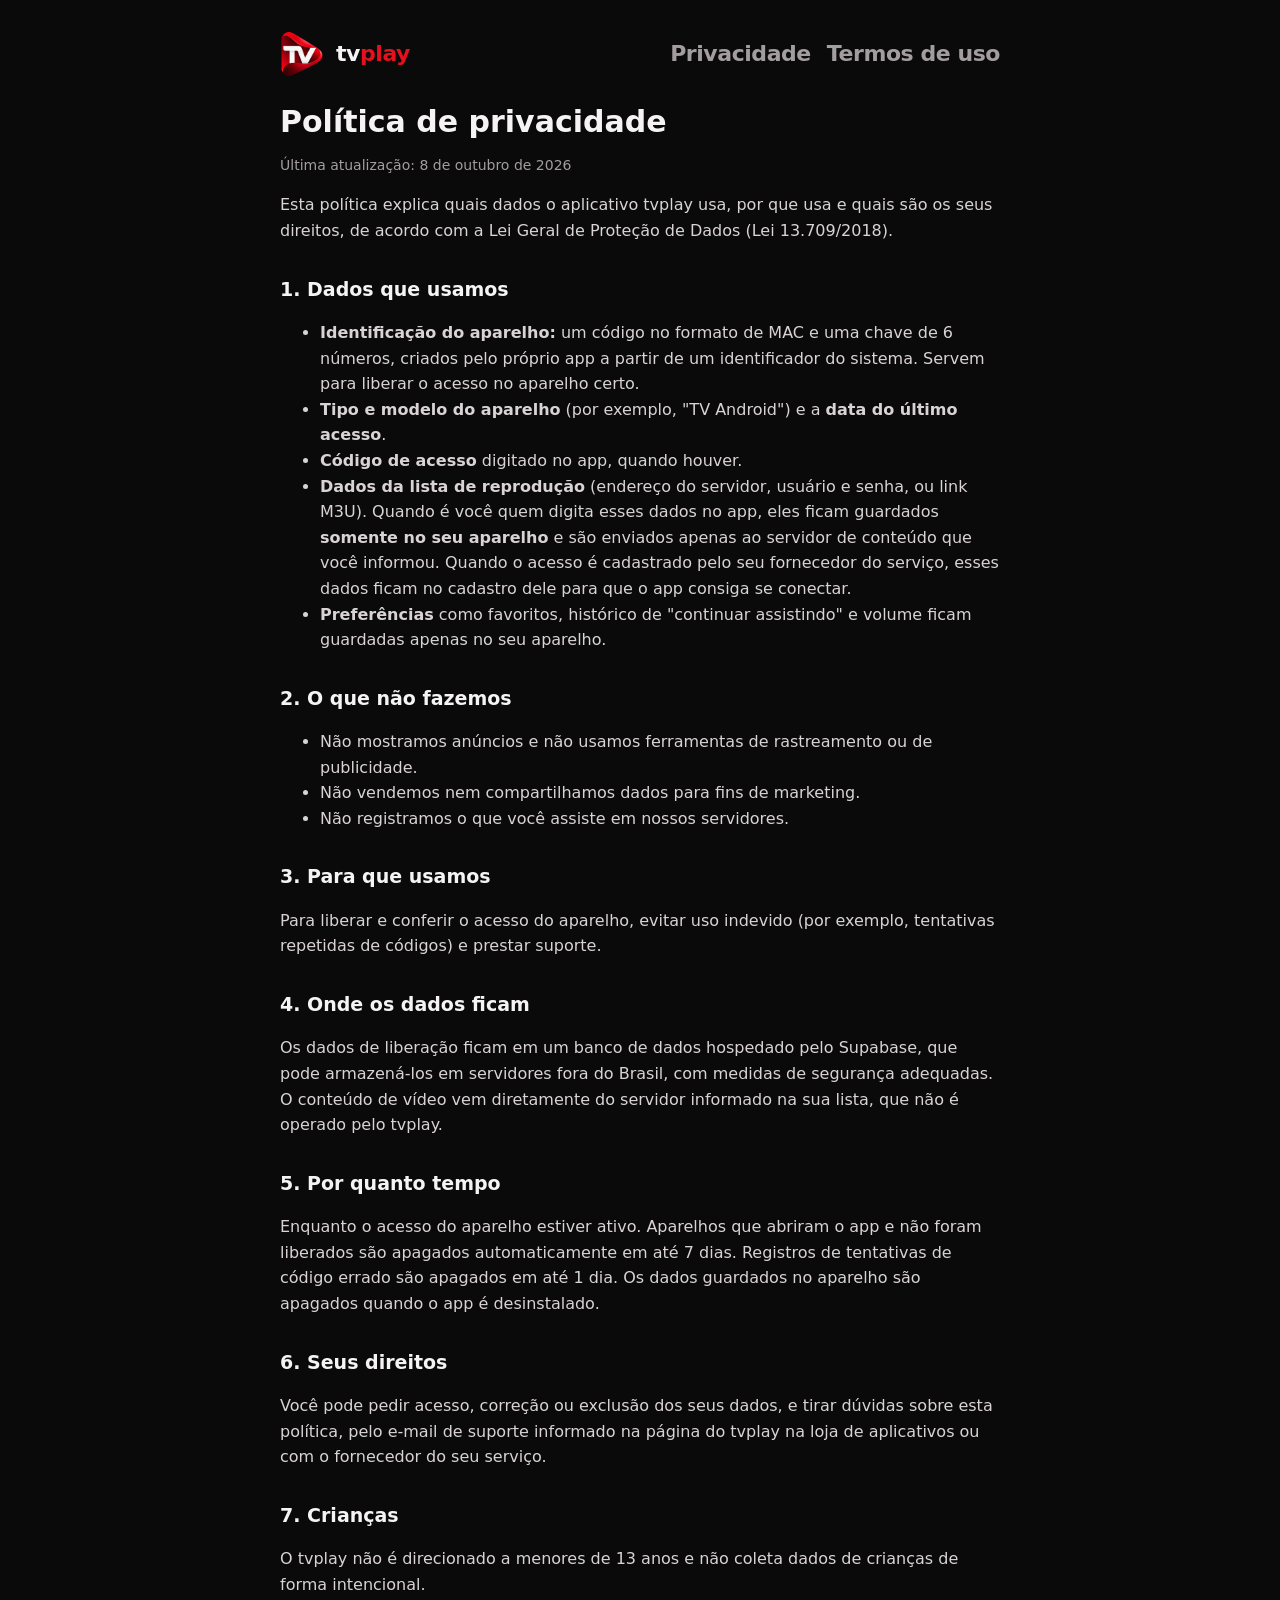
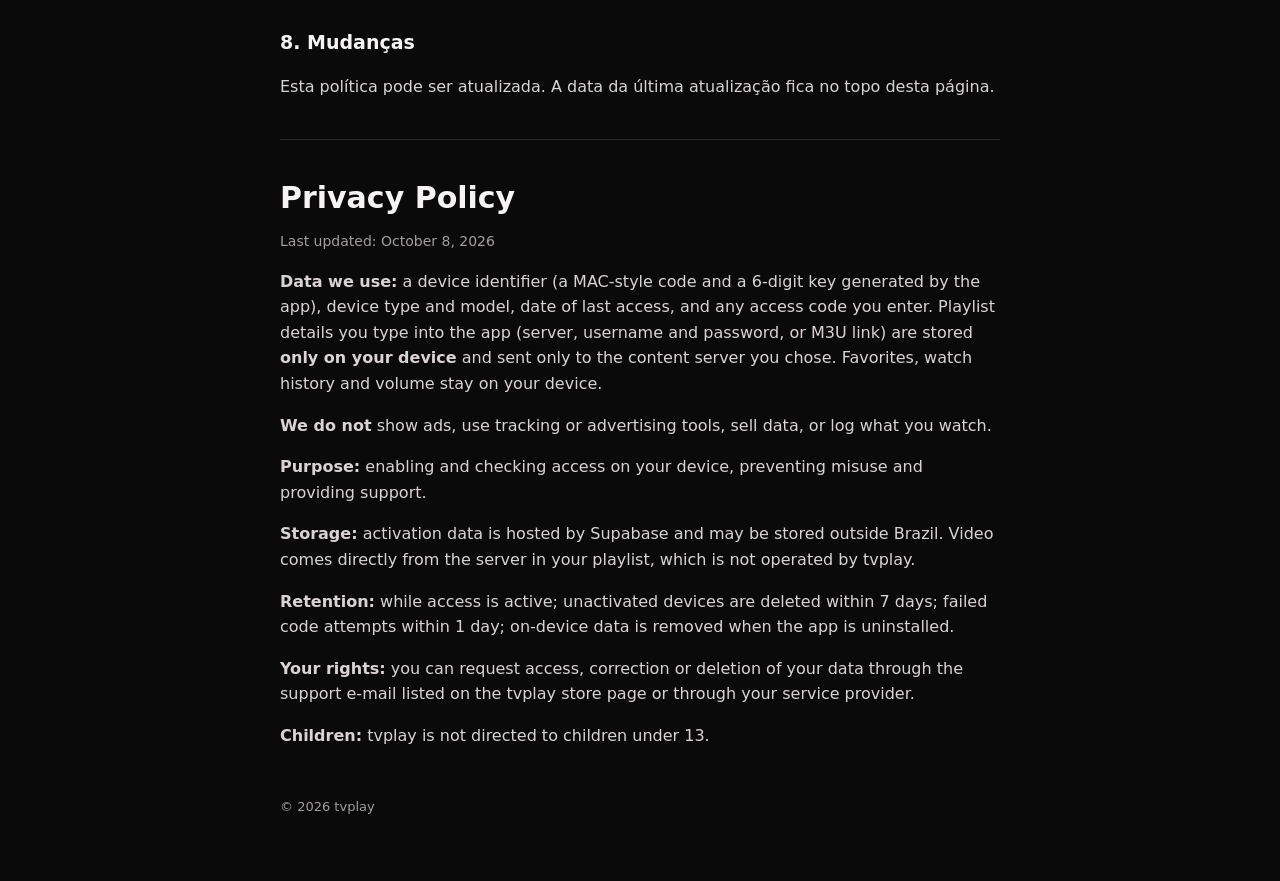
==== privacidade.html @ 62d6e087 "Política de privacidade e termos de uso do tvplay Co-Authored-By: Claude Opus 5.5 <noreply@anthropic" ====
<!DOCTYPE html>
<html lang="pt-BR"><head><meta charset="utf-8"><meta name="viewport" content="width=device-width, initial-scale=1">
<title>Política de privacidade · tvplay</title><link rel="icon" href="logo.png"><link rel="stylesheet" href="style.css"></head>
<body><div class="wrap">
<header><img src="logo.png" alt=""><a href="index.html">tv<b>play</b></a><nav><a href="privacidade.html">Privacidade</a><a href="termos.html">Termos de uso</a></nav></header>
<h1>Política de privacidade</h1>
<p class="muted">Última atualização: 8 de outubro de 2026</p>
<p>Esta política explica quais dados o aplicativo tvplay usa, por que usa e quais são os seus direitos, de acordo com a Lei Geral de Proteção de Dados (Lei 13.709/2018).</p>

<h2>1. Dados que usamos</h2>
<ul>
<li><b>Identificação do aparelho:</b> um código no formato de MAC e uma chave de 6 números, criados pelo próprio app a partir de um identificador do sistema. Servem para liberar o acesso no aparelho certo.</li>
<li><b>Tipo e modelo do aparelho</b> (por exemplo, "TV Android") e a <b>data do último acesso</b>.</li>
<li><b>Código de acesso</b> digitado no app, quando houver.</li>
<li><b>Dados da lista de reprodução</b> (endereço do servidor, usuário e senha, ou link M3U). Quando é você quem digita esses dados no app, eles ficam guardados <b>somente no seu aparelho</b> e são enviados apenas ao servidor de conteúdo que você informou. Quando o acesso é cadastrado pelo seu fornecedor do serviço, esses dados ficam no cadastro dele para que o app consiga se conectar.</li>
<li><b>Preferências</b> como favoritos, histórico de "continuar assistindo" e volume ficam guardadas apenas no seu aparelho.</li>
</ul>

<h2>2. O que não fazemos</h2>
<ul>
<li>Não mostramos anúncios e não usamos ferramentas de rastreamento ou de publicidade.</li>
<li>Não vendemos nem compartilhamos dados para fins de marketing.</li>
<li>Não registramos o que você assiste em nossos servidores.</li>
</ul>

<h2>3. Para que usamos</h2>
<p>Para liberar e conferir o acesso do aparelho, evitar uso indevido (por exemplo, tentativas repetidas de códigos) e prestar suporte.</p>

<h2>4. Onde os dados ficam</h2>
<p>Os dados de liberação ficam em um banco de dados hospedado pelo Supabase, que pode armazená-los em servidores fora do Brasil, com medidas de segurança adequadas. O conteúdo de vídeo vem diretamente do servidor informado na sua lista, que não é operado pelo tvplay.</p>

<h2>5. Por quanto tempo</h2>
<p>Enquanto o acesso do aparelho estiver ativo. Aparelhos que abriram o app e não foram liberados são apagados automaticamente em até 7 dias. Registros de tentativas de código errado são apagados em até 1 dia. Os dados guardados no aparelho são apagados quando o app é desinstalado.</p>

<h2>6. Seus direitos</h2>
<p>Você pode pedir acesso, correção ou exclusão dos seus dados, e tirar dúvidas sobre esta política, pelo e-mail de suporte informado na página do tvplay na loja de aplicativos ou com o fornecedor do seu serviço.</p>

<h2>7. Crianças</h2>
<p>O tvplay não é direcionado a menores de 13 anos e não coleta dados de crianças de forma intencional.</p>

<h2>8. Mudanças</h2>
<p>Esta política pode ser atualizada. A data da última atualização fica no topo desta página.</p>

<hr>
<h1 id="en" lang="en">Privacy Policy</h1>
<div lang="en">
<p class="muted">Last updated: October 8, 2026</p>
<p><b>Data we use:</b> a device identifier (a MAC-style code and a 6-digit key generated by the app), device type and model, date of last access, and any access code you enter. Playlist details you type into the app (server, username and password, or M3U link) are stored <b>only on your device</b> and sent only to the content server you chose. Favorites, watch history and volume stay on your device.</p>
<p><b>We do not</b> show ads, use tracking or advertising tools, sell data, or log what you watch.</p>
<p><b>Purpose:</b> enabling and checking access on your device, preventing misuse and providing support.</p>
<p><b>Storage:</b> activation data is hosted by Supabase and may be stored outside Brazil. Video comes directly from the server in your playlist, which is not operated by tvplay.</p>
<p><b>Retention:</b> while access is active; unactivated devices are deleted within 7 days; failed code attempts within 1 day; on-device data is removed when the app is uninstalled.</p>
<p><b>Your rights:</b> you can request access, correction or deletion of your data through the support e-mail listed on the tvplay store page or through your service provider.</p>
<p><b>Children:</b> tvplay is not directed to children under 13.</p>
</div>
<footer>© 2026 tvplay</footer>
</div></body></html>
---- style.css ----
:root { --ink:#0A0A0B; --panel:#141416; --line:#26262A; --text:#F5F3F3; --muted:#A39DA0; --red:#E8101C; color-scheme: dark; }
* { box-sizing: border-box; }
body { margin: 0; background: var(--ink); color: var(--text); font-family: system-ui, -apple-system, "Segoe UI", Roboto, Arial, sans-serif; line-height: 1.6; }
.wrap { max-width: 760px; margin: 0 auto; padding: 32px 20px 64px; }
header { display: flex; align-items: center; gap: 12px; margin-bottom: 28px; }
header img { width: 44px; height: 44px; }
header a { color: inherit; text-decoration: none; font-weight: 800; font-size: 22px; letter-spacing: -0.02em; }
header a b { color: var(--red); }
nav { margin-left: auto; display: flex; gap: 16px; font-size: 14px; }
nav a { color: var(--muted); text-decoration: none; }
nav a:hover { color: var(--text); }
h1 { font-size: 30px; line-height: 1.2; margin: 0 0 8px; }
h2 { font-size: 19px; margin: 30px 0 8px; }
p, li { color: #D9D3D5; }
.muted { color: var(--muted); font-size: 14px; }
.card { background: var(--panel); border: 1px solid var(--line); border-radius: 14px; padding: 18px 20px; margin: 18px 0; }
a { color: #FF6B73; }
hr { border: 0; border-top: 1px solid var(--line); margin: 40px 0; }
footer { color: var(--muted); font-size: 13px; margin-top: 48px; }
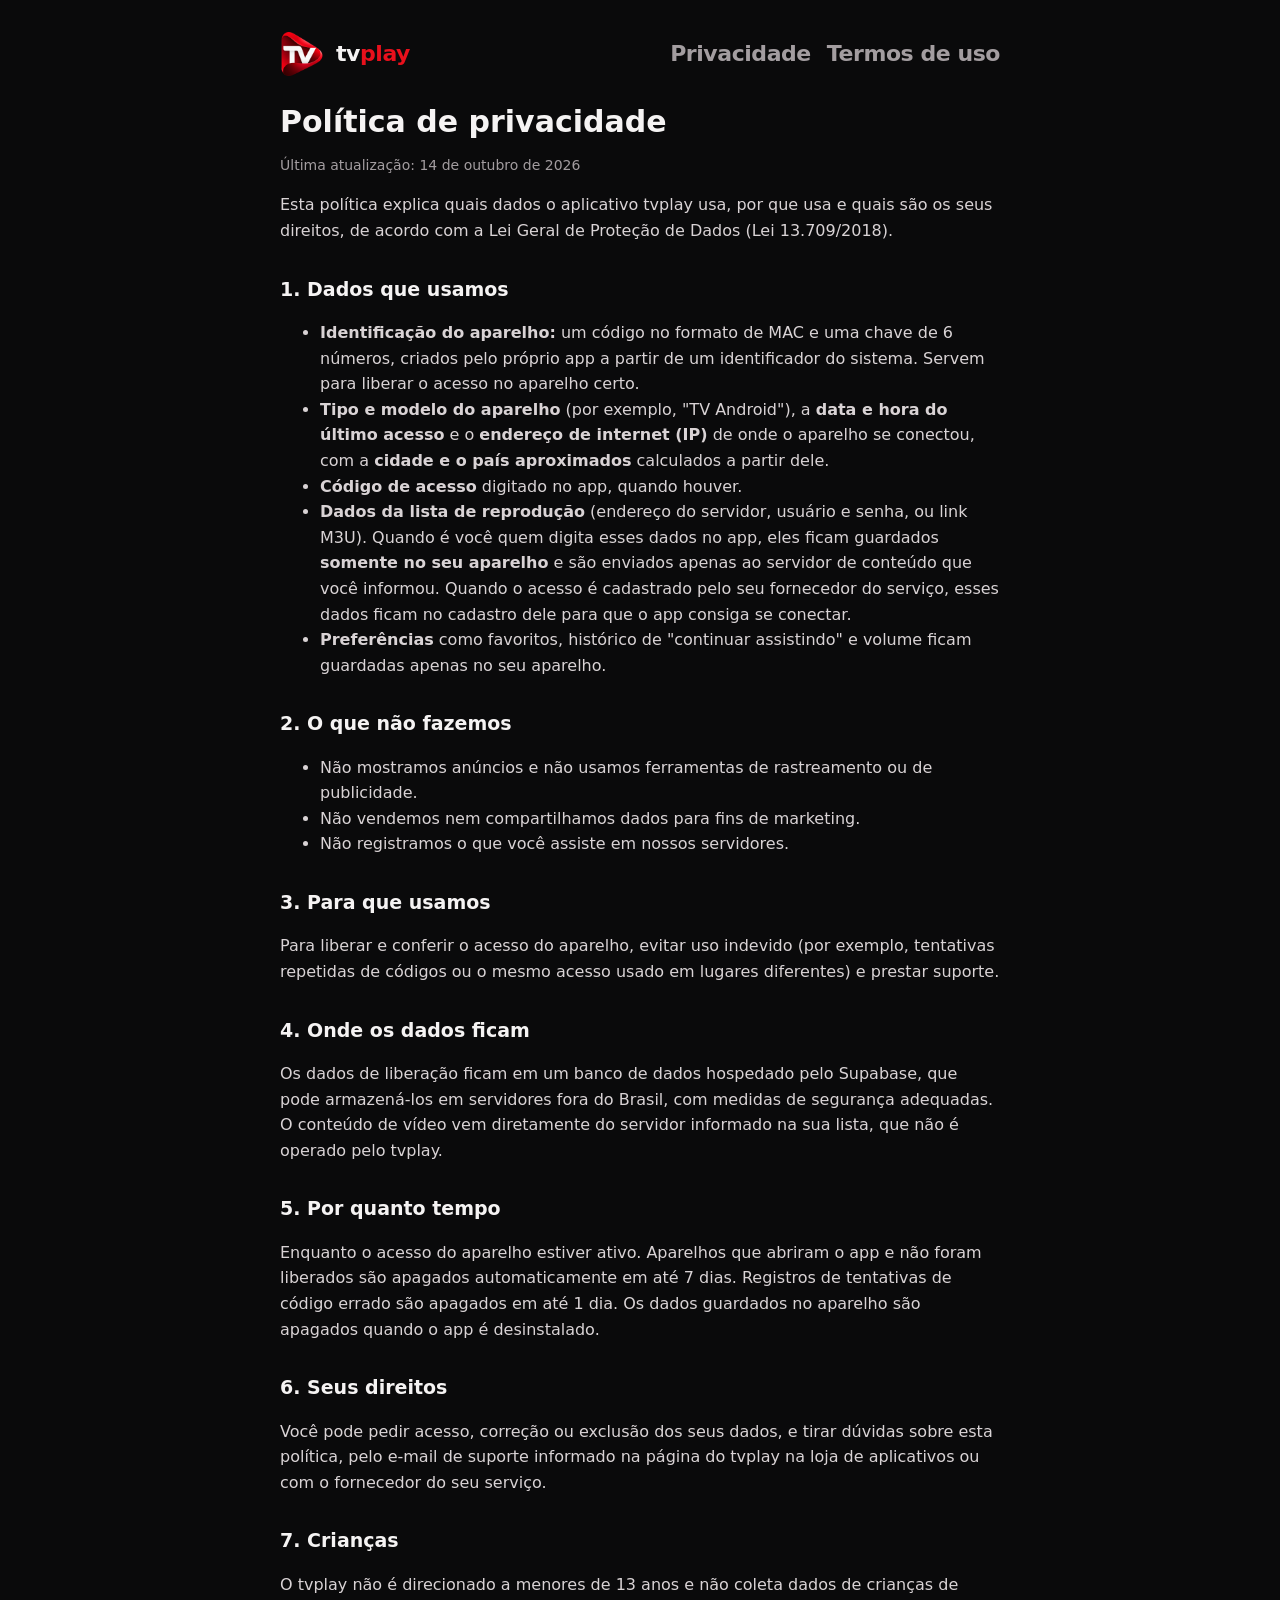
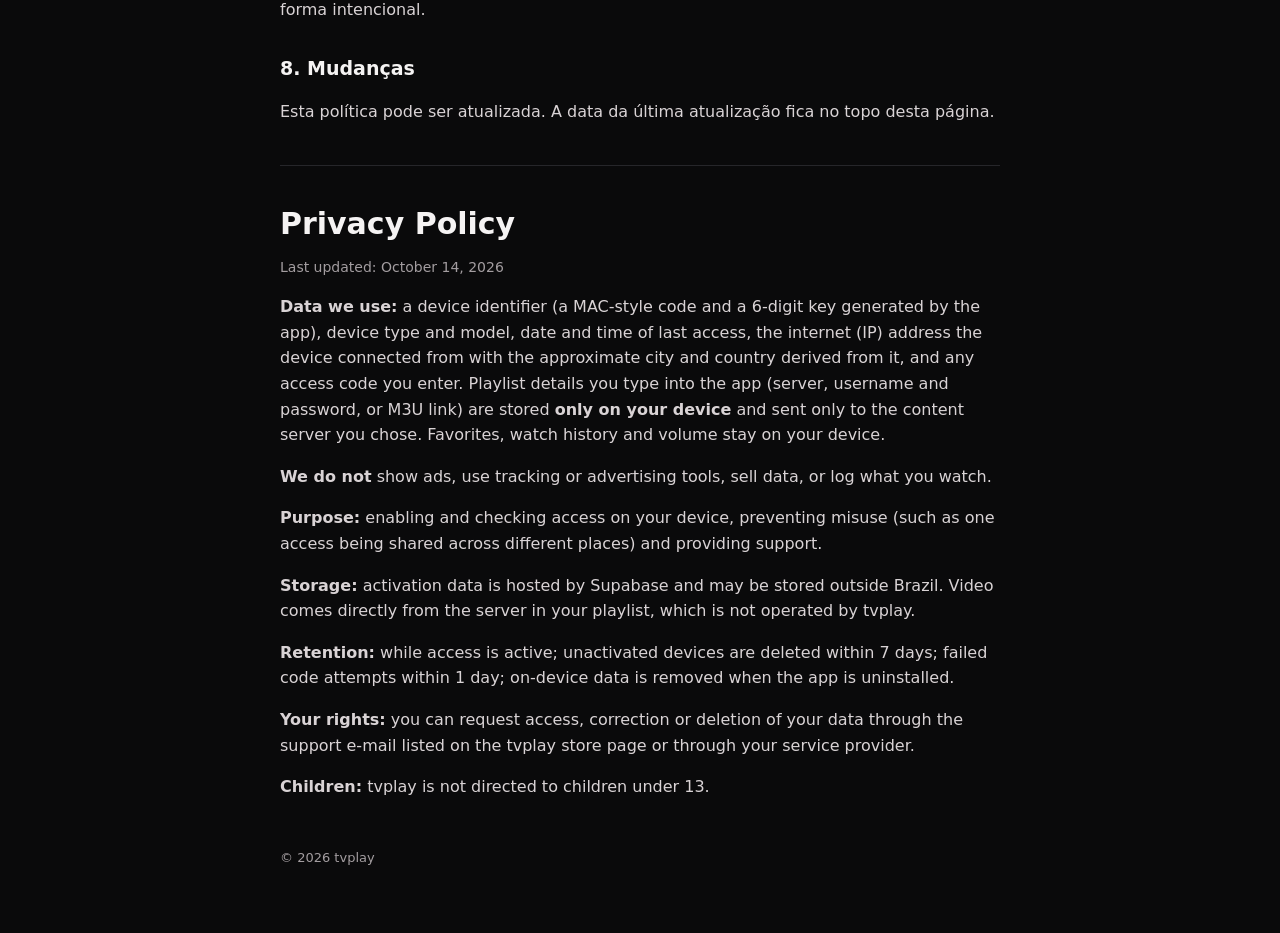
==== commit 05f97744: "Privacidade: informa IP e localização aproximada do último acesso Co-Authored-By: Claude Opus 5.5 <n" ====
--- a/privacidade.html
+++ b/privacidade.html
@@ -4,13 +4,13 @@
 <body><div class="wrap">
 <header><img src="logo.png" alt=""><a href="index.html">tv<b>play</b></a><nav><a href="privacidade.html">Privacidade</a><a href="termos.html">Termos de uso</a></nav></header>
 <h1>Política de privacidade</h1>
-<p class="muted">Última atualização: 8 de outubro de 2026</p>
+<p class="muted">Última atualização: 14 de outubro de 2026</p>
 <p>Esta política explica quais dados o aplicativo tvplay usa, por que usa e quais são os seus direitos, de acordo com a Lei Geral de Proteção de Dados (Lei 13.709/2018).</p>
 
 <h2>1. Dados que usamos</h2>
 <ul>
 <li><b>Identificação do aparelho:</b> um código no formato de MAC e uma chave de 6 números, criados pelo próprio app a partir de um identificador do sistema. Servem para liberar o acesso no aparelho certo.</li>
-<li><b>Tipo e modelo do aparelho</b> (por exemplo, "TV Android") e a <b>data do último acesso</b>.</li>
+<li><b>Tipo e modelo do aparelho</b> (por exemplo, "TV Android"), a <b>data e hora do último acesso</b> e o <b>endereço de internet (IP)</b> de onde o aparelho se conectou, com a <b>cidade e o país aproximados</b> calculados a partir dele.</li>
 <li><b>Código de acesso</b> digitado no app, quando houver.</li>
 <li><b>Dados da lista de reprodução</b> (endereço do servidor, usuário e senha, ou link M3U). Quando é você quem digita esses dados no app, eles ficam guardados <b>somente no seu aparelho</b> e são enviados apenas ao servidor de conteúdo que você informou. Quando o acesso é cadastrado pelo seu fornecedor do serviço, esses dados ficam no cadastro dele para que o app consiga se conectar.</li>
 <li><b>Preferências</b> como favoritos, histórico de "continuar assistindo" e volume ficam guardadas apenas no seu aparelho.</li>
@@ -24,7 +24,7 @@
 </ul>
 
 <h2>3. Para que usamos</h2>
-<p>Para liberar e conferir o acesso do aparelho, evitar uso indevido (por exemplo, tentativas repetidas de códigos) e prestar suporte.</p>
+<p>Para liberar e conferir o acesso do aparelho, evitar uso indevido (por exemplo, tentativas repetidas de códigos ou o mesmo acesso usado em lugares diferentes) e prestar suporte.</p>
 
 <h2>4. Onde os dados ficam</h2>
 <p>Os dados de liberação ficam em um banco de dados hospedado pelo Supabase, que pode armazená-los em servidores fora do Brasil, com medidas de segurança adequadas. O conteúdo de vídeo vem diretamente do servidor informado na sua lista, que não é operado pelo tvplay.</p>
@@ -44,10 +44,10 @@
 <hr>
 <h1 id="en" lang="en">Privacy Policy</h1>
 <div lang="en">
-<p class="muted">Last updated: October 8, 2026</p>
-<p><b>Data we use:</b> a device identifier (a MAC-style code and a 6-digit key generated by the app), device type and model, date of last access, and any access code you enter. Playlist details you type into the app (server, username and password, or M3U link) are stored <b>only on your device</b> and sent only to the content server you chose. Favorites, watch history and volume stay on your device.</p>
+<p class="muted">Last updated: October 14, 2026</p>
+<p><b>Data we use:</b> a device identifier (a MAC-style code and a 6-digit key generated by the app), device type and model, date and time of last access, the internet (IP) address the device connected from with the approximate city and country derived from it, and any access code you enter. Playlist details you type into the app (server, username and password, or M3U link) are stored <b>only on your device</b> and sent only to the content server you chose. Favorites, watch history and volume stay on your device.</p>
 <p><b>We do not</b> show ads, use tracking or advertising tools, sell data, or log what you watch.</p>
-<p><b>Purpose:</b> enabling and checking access on your device, preventing misuse and providing support.</p>
+<p><b>Purpose:</b> enabling and checking access on your device, preventing misuse (such as one access being shared across different places) and providing support.</p>
 <p><b>Storage:</b> activation data is hosted by Supabase and may be stored outside Brazil. Video comes directly from the server in your playlist, which is not operated by tvplay.</p>
 <p><b>Retention:</b> while access is active; unactivated devices are deleted within 7 days; failed code attempts within 1 day; on-device data is removed when the app is uninstalled.</p>
 <p><b>Your rights:</b> you can request access, correction or deletion of your data through the support e-mail listed on the tvplay store page or through your service provider.</p>
